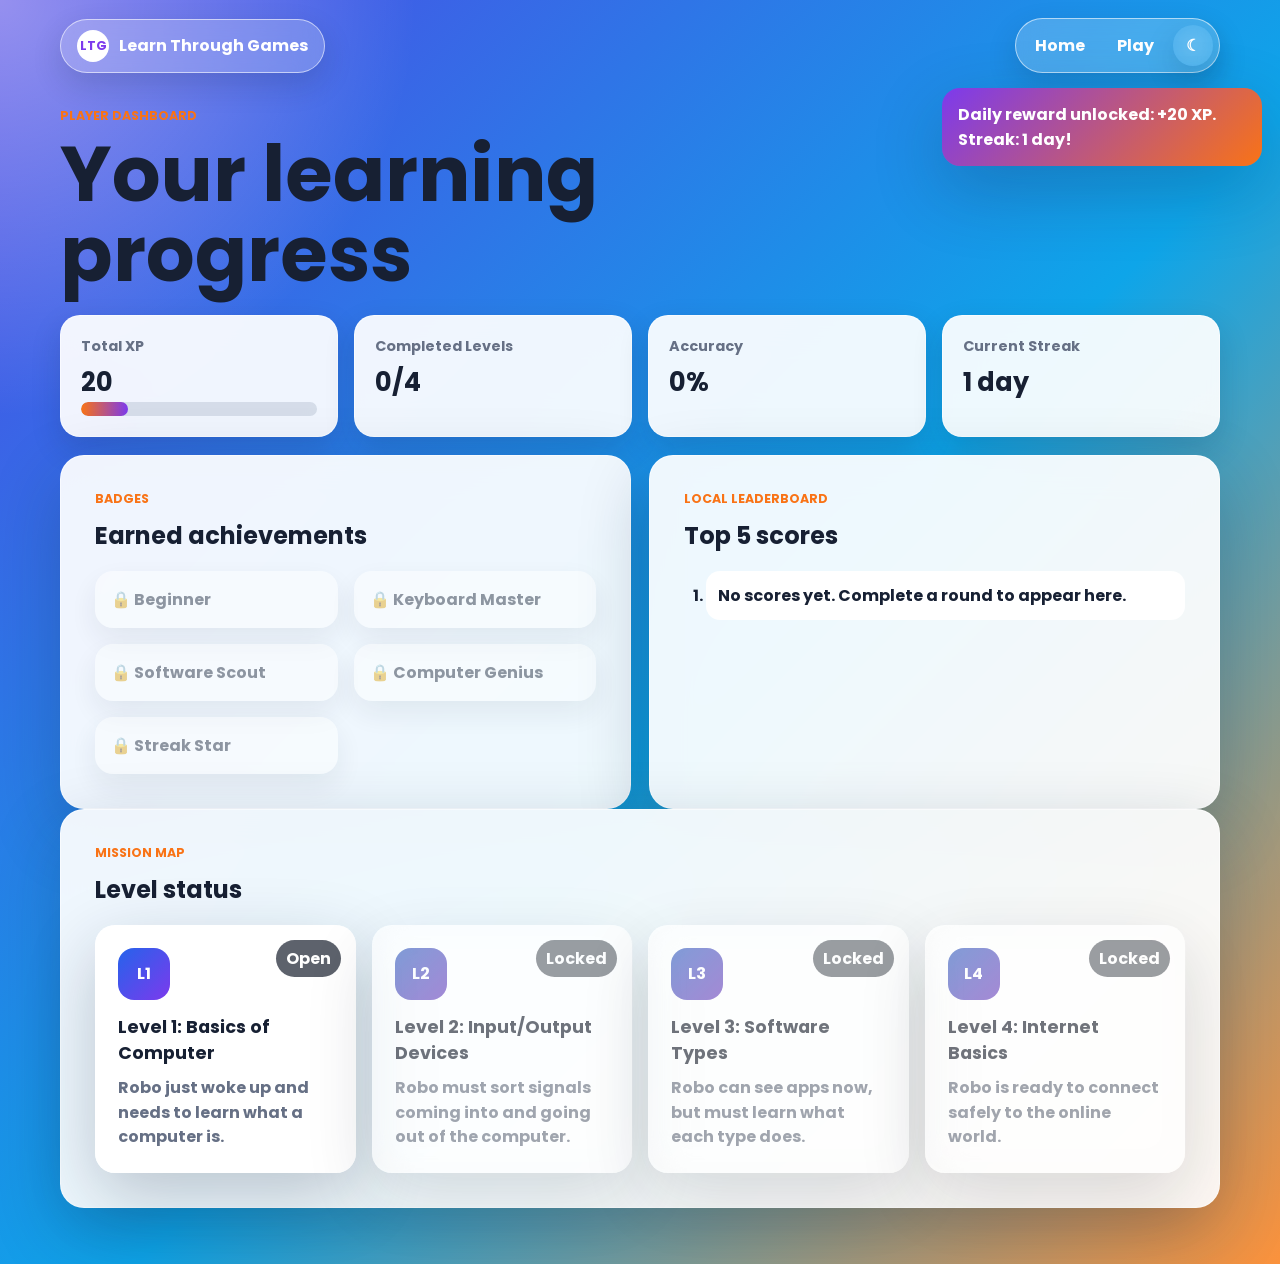
==== dashboard.html @ 934bd3aa "Transform site into gamified learning platform" ====
<!DOCTYPE html>
<html lang="en">
<head>
  <meta charset="UTF-8">
  <meta name="viewport" content="width=device-width, initial-scale=1.0">
  <title>Dashboard - Learn Through Games</title>
  <link rel="stylesheet" href="style.css">
</head>
<body data-page="dashboard">
  <div class="toast-zone" id="toastZone" aria-live="polite"></div>

  <header class="topbar">
    <a class="brand-button" href="index.html" aria-label="Learn Through Games home">
      <span class="brand-icon">LTG</span>
      <span>Learn Through Games</span>
    </a>
    <nav class="nav-actions" aria-label="Main navigation">
      <a href="index.html">Home</a>
      <a href="game.html">Play</a>
      <button class="icon-button" id="darkModeToggle" type="button" aria-label="Toggle dark mode">☾</button>
    </nav>
  </header>

  <main class="app-shell">
    <section class="section-heading">
      <p class="eyebrow">Player Dashboard</p>
      <h1>Your learning progress</h1>
    </section>

    <section class="dashboard-grid">
      <article class="dashboard-card">
        <span>Total XP</span>
        <strong id="dashXp">0</strong>
        <div class="xp-track"><div class="xp-fill" id="dashXpFill"></div></div>
      </article>
      <article class="dashboard-card">
        <span>Completed Levels</span>
        <strong id="dashLevels">0/4</strong>
      </article>
      <article class="dashboard-card">
        <span>Accuracy</span>
        <strong id="dashAccuracy">0%</strong>
      </article>
      <article class="dashboard-card">
        <span>Current Streak</span>
        <strong id="dashStreak">0 days</strong>
      </article>
    </section>

    <section class="two-column">
      <div class="panel">
        <div class="panel-title">
          <p class="eyebrow">Badges</p>
          <h2>Earned achievements</h2>
        </div>
        <div class="badge-grid" id="dashBadges"></div>
      </div>

      <div class="panel">
        <div class="panel-title">
          <p class="eyebrow">Local Leaderboard</p>
          <h2>Top 5 scores</h2>
        </div>
        <ol class="leaderboard-list" id="dashLeaderboard"></ol>
      </div>
    </section>

    <section class="panel">
      <div class="panel-title">
        <p class="eyebrow">Mission Map</p>
        <h2>Level status</h2>
      </div>
      <div class="level-grid" id="dashLevelGrid"></div>
    </section>
  </main>

  <script src="script.js"></script>
</body>
</html>
---- style.css ----
@font-face {
  font-family: "Poppins";
  src: url("assets/Poppins-Regular.ttf") format("truetype");
  font-weight: 400;
  font-style: normal;
  font-display: swap;
}

@font-face {
  font-family: "Poppins";
  src: url("assets/Poppins-Bold.ttf") format("truetype");
  font-weight: 700;
  font-style: normal;
  font-display: swap;
}

:root {
  --bg-a: #4f46e5;
  --bg-b: #0ea5e9;
  --bg-c: #fb923c;
  --ink: #172033;
  --muted: #667085;
  --panel: rgba(255, 255, 255, 0.93);
  --panel-solid: #ffffff;
  --line: rgba(255, 255, 255, 0.58);
  --blue: #2563eb;
  --purple: #7c3aed;
  --orange: #f97316;
  --green: #16a34a;
  --red: #dc2626;
  --shadow: 0 24px 70px rgba(20, 28, 56, 0.24);
  --small-shadow: 0 12px 30px rgba(20, 28, 56, 0.16);
}

body.dark {
  --ink: #f8fafc;
  --muted: #cbd5e1;
  --panel: rgba(15, 23, 42, 0.9);
  --panel-solid: #111827;
  --line: rgba(148, 163, 184, 0.28);
  background:
    radial-gradient(circle at 15% 10%, rgba(124, 58, 237, 0.45), transparent 26rem),
    linear-gradient(135deg, #020617, #172554 56%, #431407);
}

* {
  box-sizing: border-box;
}

body {
  min-height: 100vh;
  margin: 0;
  color: var(--ink);
  font-family: "Poppins", Arial, sans-serif;
  background:
    radial-gradient(circle at top left, rgba(255, 255, 255, 0.4), transparent 26rem),
    linear-gradient(135deg, var(--bg-a), var(--bg-b) 55%, var(--bg-c));
  overflow-x: hidden;
}

a {
  color: inherit;
  text-decoration: none;
}

button,
select,
input {
  font: inherit;
}

.topbar,
.app-shell {
  width: min(1160px, calc(100% - 32px));
  margin-inline: auto;
}

.topbar {
  margin-top: 18px;
  display: flex;
  align-items: center;
  justify-content: space-between;
  gap: 16px;
}

.brand-button,
.nav-actions,
.icon-button,
.ghost-button {
  border: 1px solid var(--line);
  background: rgba(255, 255, 255, 0.2);
  color: #fff;
  backdrop-filter: blur(14px);
  box-shadow: var(--small-shadow);
}

.brand-button {
  min-height: 48px;
  padding: 10px 16px;
  border-radius: 999px;
  display: inline-flex;
  align-items: center;
  gap: 10px;
  font-weight: 800;
}

.brand-icon {
  display: grid;
  width: 32px;
  height: 32px;
  place-items: center;
  border-radius: 50%;
  background: #fff;
  color: var(--purple);
  font-size: 0.78rem;
  font-weight: 900;
}

.nav-actions {
  min-height: 48px;
  padding: 6px;
  border-radius: 999px;
  display: inline-flex;
  align-items: center;
  gap: 6px;
}

.nav-actions a,
.icon-button {
  min-height: 36px;
  padding: 8px 13px;
  border: 0;
  border-radius: 999px;
  color: #fff;
  background: transparent;
  font-weight: 800;
  cursor: pointer;
}

.nav-actions a:hover,
.icon-button:hover,
.ghost-button:hover,
.primary-button:hover,
.secondary-button:hover,
.choice-button:hover,
.level-card:not(.locked):hover,
.mode-card:hover {
  transform: translateY(-2px);
}

.app-shell {
  margin-top: 34px;
  padding-bottom: 56px;
}

.hero-panel,
.panel,
.game-card,
.feature-card,
.dashboard-card,
.level-card {
  border: 1px solid var(--line);
  background: var(--panel);
  box-shadow: var(--shadow);
  backdrop-filter: blur(18px);
}

.hero-panel {
  min-height: 430px;
  padding: clamp(26px, 6vw, 58px);
  border-radius: 30px;
  display: grid;
  grid-template-columns: 1.4fr 0.8fr;
  gap: 28px;
  align-items: center;
}

.eyebrow {
  margin: 0 0 10px;
  color: var(--orange);
  font-size: 0.78rem;
  font-weight: 900;
  letter-spacing: 0;
  text-transform: uppercase;
}

h1,
h2,
h3,
p {
  overflow-wrap: anywhere;
}

h1,
h2,
h3 {
  margin: 0;
}

h1 {
  max-width: 760px;
  font-size: clamp(2.4rem, 6vw, 5rem);
  line-height: 1.04;
}

.subtitle {
  max-width: 720px;
  margin: 18px 0 0;
  color: var(--muted);
  font-size: clamp(1rem, 2vw, 1.3rem);
  font-weight: 600;
}

.hero-actions,
.summary-actions {
  margin-top: 28px;
  display: flex;
  flex-wrap: wrap;
  gap: 12px;
}

.primary-button,
.secondary-button,
.choice-button,
.mode-card,
.memory-card,
.device-item {
  border: 0;
  border-radius: 16px;
  cursor: pointer;
  transition: transform 160ms ease, box-shadow 160ms ease, filter 160ms ease;
}

.primary-button,
.secondary-button {
  min-height: 54px;
  padding: 13px 20px;
  display: inline-flex;
  align-items: center;
  justify-content: center;
  font-weight: 900;
}

.primary-button {
  color: #fff;
  background: linear-gradient(135deg, var(--blue), var(--purple));
  box-shadow: 0 14px 32px rgba(79, 70, 229, 0.32);
}

.secondary-button {
  color: var(--ink);
  background: var(--panel-solid);
  box-shadow: var(--small-shadow);
}

.ghost-button {
  min-height: 42px;
  padding: 10px 15px;
  border-radius: 999px;
  font-weight: 900;
  cursor: pointer;
}

.robot-card {
  padding: 28px;
  border-radius: 28px;
  background: linear-gradient(135deg, #ffffff, #dbeafe);
  box-shadow: var(--shadow);
  display: grid;
  gap: 22px;
  justify-items: center;
  animation: floaty 3s ease-in-out infinite;
}

body.dark .robot-card {
  background: linear-gradient(135deg, #1e293b, #312e81);
}

.robot-face {
  width: 190px;
  height: 150px;
  border: 8px solid #7c3aed;
  border-radius: 44px;
  background: #eef2ff;
  display: grid;
  grid-template-columns: 1fr 1fr;
  place-items: center;
  position: relative;
}

.robot-eye {
  width: 28px;
  height: 28px;
  border-radius: 50%;
  background: #2563eb;
}

.robot-smile {
  position: absolute;
  bottom: 30px;
  width: 54px;
  height: 22px;
  border-bottom: 7px solid #16a34a;
  border-radius: 50%;
}

.robot-body {
  width: 160px;
  min-height: 74px;
  border-radius: 22px;
  display: grid;
  place-items: center;
  color: #fff;
  background: linear-gradient(135deg, var(--orange), #facc15);
  font-weight: 900;
}

.stats-strip,
.dashboard-grid {
  display: grid;
  grid-template-columns: repeat(4, minmax(0, 1fr));
  gap: 16px;
  margin-top: 20px;
}

.stats-strip article,
.dashboard-card {
  padding: 20px;
  border-radius: 20px;
  background: var(--panel);
  box-shadow: var(--small-shadow);
}

.stats-strip span,
.dashboard-card span,
.hud-stats span,
.game-meta span {
  display: block;
  color: var(--muted);
  font-size: 0.9rem;
  font-weight: 800;
}

.stats-strip strong,
.dashboard-card strong,
.hud-stats strong {
  display: block;
  margin-top: 6px;
  font-size: 1.6rem;
  font-weight: 900;
}

.section-heading {
  margin: 34px 0 16px;
}

.section-heading h2 {
  color: #fff;
  font-size: clamp(1.8rem, 4vw, 3rem);
}

.level-grid,
.game-type-grid,
.badge-grid {
  display: grid;
  grid-template-columns: repeat(4, minmax(0, 1fr));
  gap: 16px;
}

.game-type-grid {
  grid-template-columns: repeat(3, minmax(0, 1fr));
  margin-top: 24px;
}

.level-card,
.feature-card {
  padding: 22px;
  border-radius: 20px;
  transition: transform 160ms ease, opacity 160ms ease;
}

.level-card {
  position: relative;
  overflow: hidden;
}

.level-card.locked {
  opacity: 0.62;
  filter: grayscale(0.32);
}

.level-card.completed {
  outline: 3px solid rgba(22, 163, 74, 0.45);
}

.lock-chip {
  position: absolute;
  top: 14px;
  right: 14px;
  padding: 6px 10px;
  border-radius: 999px;
  color: #fff;
  background: rgba(17, 24, 39, 0.68);
  font-weight: 900;
}

.level-card h3,
.feature-card h3 {
  margin-top: 14px;
  font-size: 1.1rem;
}

.level-card p,
.feature-card p {
  margin: 10px 0 0;
  color: var(--muted);
  line-height: 1.55;
  font-weight: 600;
}

.feature-icon,
.level-icon {
  display: inline-grid;
  min-width: 52px;
  height: 52px;
  padding: 0 12px;
  place-items: center;
  border-radius: 16px;
  color: #fff;
  background: linear-gradient(135deg, var(--blue), var(--purple));
  font-weight: 900;
}

.game-hud {
  margin-bottom: 18px;
  display: flex;
  align-items: center;
  justify-content: space-between;
  gap: 18px;
}

.game-hud h1 {
  color: #fff;
  font-size: clamp(2rem, 5vw, 4rem);
}

.hud-stats {
  display: flex;
  gap: 12px;
}

.hud-stats div {
  min-width: 112px;
  padding: 14px 16px;
  border-radius: 18px;
  background: var(--panel);
  box-shadow: var(--small-shadow);
}

.screen {
  display: none;
}

.screen.active {
  display: block;
}

.panel,
.game-card {
  padding: clamp(20px, 4vw, 34px);
  border-radius: 24px;
}

.panel-title {
  margin-bottom: 18px;
}

.story-card {
  margin-top: 18px;
  padding: 18px;
  border-radius: 20px;
  display: grid;
  grid-template-columns: auto 1fr;
  gap: 16px;
  align-items: center;
  background: linear-gradient(135deg, rgba(37, 99, 235, 0.1), rgba(249, 115, 22, 0.12));
}

.story-robot {
  display: grid;
  width: 74px;
  height: 74px;
  place-items: center;
  border-radius: 22px;
  background: var(--panel-solid);
  font-size: 2.4rem;
  box-shadow: var(--small-shadow);
}

.control-grid {
  display: grid;
  grid-template-columns: repeat(3, minmax(0, 1fr));
  gap: 14px;
  margin-top: 22px;
  align-items: end;
}

.select-field {
  display: grid;
  gap: 8px;
  color: var(--muted);
  font-weight: 900;
}

.select-field select,
.fill-input {
  width: 100%;
  min-height: 54px;
  padding: 0 14px;
  border: 2px solid rgba(37, 99, 235, 0.16);
  border-radius: 16px;
  color: var(--ink);
  background: var(--panel-solid);
  box-shadow: var(--small-shadow);
  font-weight: 800;
}

.game-meta {
  display: flex;
  justify-content: space-between;
  gap: 12px;
  margin-bottom: 14px;
  font-weight: 800;
}

.xp-track {
  height: 14px;
  overflow: hidden;
  border-radius: 999px;
  background: rgba(148, 163, 184, 0.3);
}

.xp-fill {
  width: 0%;
  height: 100%;
  border-radius: inherit;
  background: linear-gradient(90deg, var(--orange), var(--purple));
  transition: width 260ms ease;
}

.timer-pill {
  width: fit-content;
  margin: 16px 0;
  padding: 8px 14px;
  border-radius: 999px;
  color: #fff;
  background: var(--red);
  font-weight: 900;
}

.question-title {
  margin: 22px 0 18px;
  font-size: clamp(1.3rem, 4vw, 2rem);
}

.choice-grid,
.drop-zone-grid,
.memory-grid {
  display: grid;
  grid-template-columns: repeat(2, minmax(0, 1fr));
  gap: 14px;
}

.choice-button {
  min-height: 62px;
  padding: 14px 18px;
  color: var(--ink);
  background: var(--panel-solid);
  box-shadow: var(--small-shadow);
  font-weight: 900;
}

.choice-button.correct,
.memory-card.matched,
.device-item.placed {
  color: #fff;
  background: var(--green);
  animation: correct-pop 420ms ease;
}

.choice-button.wrong {
  color: #fff;
  background: var(--red);
  animation: wrong-shake 320ms ease;
}

.feedback {
  min-height: 30px;
  margin: 20px 0 0;
  color: var(--muted);
  font-weight: 900;
  line-height: 1.45;
}

.feedback.correct {
  color: var(--green);
}

.feedback.wrong {
  color: var(--red);
}

.next-button {
  margin-top: 14px;
}

.hidden {
  display: none !important;
}

.drag-layout {
  display: grid;
  grid-template-columns: 300px 1fr;
  gap: 18px;
  margin-top: 18px;
}

.item-bank,
.drop-zone {
  min-height: 250px;
  border-radius: 20px;
}

.item-bank {
  padding: 14px;
  display: grid;
  align-content: start;
  gap: 12px;
  background: rgba(37, 99, 235, 0.1);
}

.device-item {
  min-height: 56px;
  padding: 12px;
  color: var(--ink);
  background: var(--panel-solid);
  box-shadow: var(--small-shadow);
  font-weight: 900;
  user-select: none;
}

.device-item.dragging {
  opacity: 0.55;
}

.drop-zone {
  padding: 16px;
  border: 3px dashed rgba(37, 99, 235, 0.38);
  background: rgba(255, 255, 255, 0.46);
}

body.dark .drop-zone {
  background: rgba(15, 23, 42, 0.45);
}

.drop-zone.over {
  border-color: var(--orange);
  transform: translateY(-2px);
}

.memory-grid {
  grid-template-columns: repeat(4, minmax(0, 1fr));
  margin-top: 18px;
}

.memory-card {
  min-height: 88px;
  padding: 12px;
  color: #fff;
  background: linear-gradient(135deg, var(--blue), var(--purple));
  box-shadow: var(--small-shadow);
  font-weight: 900;
}

.memory-card.flipped {
  color: var(--ink);
  background: var(--panel-solid);
}

.fill-box {
  display: grid;
  gap: 14px;
  margin-top: 18px;
}

.result-card {
  text-align: center;
}

.result-icon {
  display: block;
  font-size: 4rem;
}

.two-column {
  display: grid;
  grid-template-columns: 1fr 1fr;
  gap: 18px;
  margin-top: 18px;
}

.badge-grid {
  grid-template-columns: repeat(2, minmax(0, 1fr));
}

.badge-card {
  padding: 16px;
  border-radius: 18px;
  background: var(--panel-solid);
  box-shadow: var(--small-shadow);
  font-weight: 900;
}

.badge-card.locked {
  opacity: 0.45;
}

.leaderboard-list {
  margin: 0;
  padding-left: 22px;
}

.leaderboard-list li {
  margin-bottom: 12px;
  padding: 12px;
  border-radius: 14px;
  background: var(--panel-solid);
  font-weight: 800;
}

.toast-zone {
  position: fixed;
  top: 88px;
  right: 18px;
  z-index: 40;
  display: grid;
  gap: 10px;
}

.toast {
  max-width: 320px;
  padding: 14px 16px;
  border-radius: 18px;
  color: #fff;
  background: linear-gradient(135deg, var(--purple), var(--orange));
  box-shadow: var(--shadow);
  font-weight: 900;
  animation: toast-in 260ms ease;
}

.confetti-layer {
  position: fixed;
  inset: 0;
  z-index: 30;
  pointer-events: none;
  overflow: hidden;
}

.confetti-piece {
  position: absolute;
  top: -16px;
  width: 10px;
  height: 16px;
  border-radius: 3px;
  animation: confetti-fall 980ms ease-out forwards;
}

@keyframes floaty {
  0%,
  100% {
    transform: translateY(0);
  }

  50% {
    transform: translateY(-10px);
  }
}

@keyframes correct-pop {
  0% {
    transform: scale(1);
  }

  45% {
    transform: scale(1.06);
  }

  100% {
    transform: scale(1);
  }
}

@keyframes wrong-shake {
  0%,
  100% {
    transform: translateX(0);
  }

  25% {
    transform: translateX(-8px);
  }

  75% {
    transform: translateX(8px);
  }
}

@keyframes confetti-fall {
  to {
    transform: translateY(105vh) rotate(650deg);
    opacity: 0;
  }
}

@keyframes toast-in {
  from {
    opacity: 0;
    transform: translateX(20px);
  }

  to {
    opacity: 1;
    transform: translateX(0);
  }
}

@media (max-width: 880px) {
  .hero-panel,
  .two-column,
  .drag-layout {
    grid-template-columns: 1fr;
  }

  .stats-strip,
  .dashboard-grid,
  .level-grid,
  .game-type-grid {
    grid-template-columns: repeat(2, minmax(0, 1fr));
  }

  .control-grid,
  .choice-grid,
  .drop-zone-grid {
    grid-template-columns: 1fr;
  }
}

@media (max-width: 560px) {
  .topbar {
    align-items: stretch;
    flex-direction: column;
  }

  .nav-actions {
    justify-content: center;
  }

  .app-shell,
  .topbar {
    width: min(100% - 20px, 1160px);
  }

  .hero-panel,
  .panel,
  .game-card {
    border-radius: 20px;
  }

  .stats-strip,
  .dashboard-grid,
  .level-grid,
  .game-type-grid,
  .badge-grid,
  .memory-grid {
    grid-template-columns: 1fr;
  }

  .game-hud {
    align-items: stretch;
    flex-direction: column;
  }

  .hud-stats {
    flex-direction: column;
  }

  .primary-button,
  .secondary-button,
  .choice-button {
    width: 100%;
  }
}
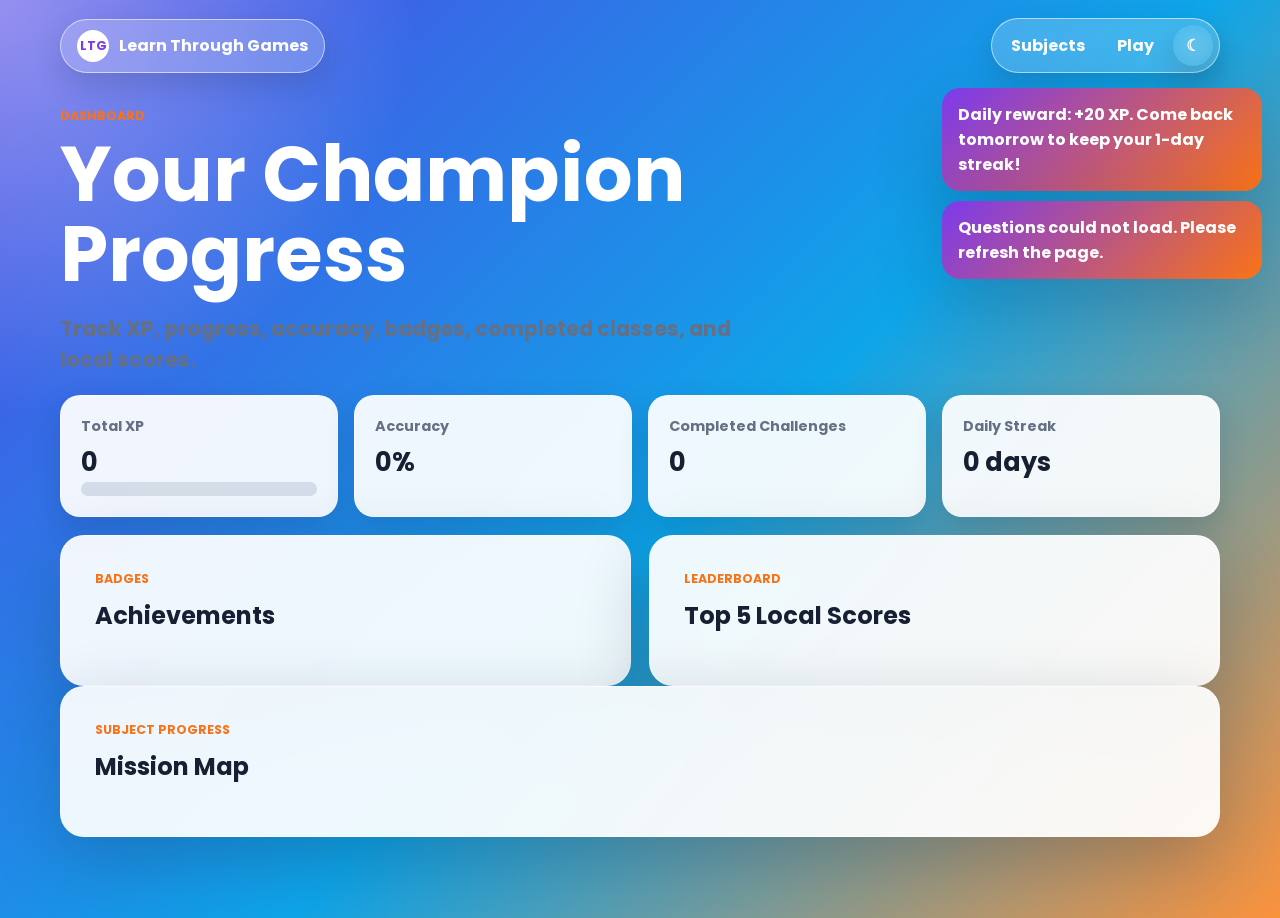
==== commit 6952f3fd: "Build multi-subject gamified learning platform" ====
--- a/dashboard.html
+++ b/dashboard.html
@@ -8,72 +8,32 @@
 </head>
 <body data-page="dashboard">
   <div class="toast-zone" id="toastZone" aria-live="polite"></div>
-
   <header class="topbar">
-    <a class="brand-button" href="index.html" aria-label="Learn Through Games home">
-      <span class="brand-icon">LTG</span>
-      <span>Learn Through Games</span>
-    </a>
-    <nav class="nav-actions" aria-label="Main navigation">
-      <a href="index.html">Home</a>
+    <a class="brand-button" href="index.html"><span class="brand-icon">LTG</span><span>Learn Through Games</span></a>
+    <nav class="nav-actions">
+      <a href="subjects.html">Subjects</a>
       <a href="game.html">Play</a>
-      <button class="icon-button" id="darkModeToggle" type="button" aria-label="Toggle dark mode">☾</button>
+      <button class="icon-button" id="darkModeToggle" type="button">☾</button>
     </nav>
   </header>
-
   <main class="app-shell">
-    <section class="section-heading">
-      <p class="eyebrow">Player Dashboard</p>
-      <h1>Your learning progress</h1>
+    <section class="section-heading hero-lite">
+      <p class="eyebrow">Dashboard</p>
+      <h1>Your Champion Progress</h1>
+      <p class="subtitle">Track XP, progress, accuracy, badges, completed classes, and local scores.</p>
     </section>
-
     <section class="dashboard-grid">
-      <article class="dashboard-card">
-        <span>Total XP</span>
-        <strong id="dashXp">0</strong>
-        <div class="xp-track"><div class="xp-fill" id="dashXpFill"></div></div>
-      </article>
-      <article class="dashboard-card">
-        <span>Completed Levels</span>
-        <strong id="dashLevels">0/4</strong>
-      </article>
-      <article class="dashboard-card">
-        <span>Accuracy</span>
-        <strong id="dashAccuracy">0%</strong>
-      </article>
-      <article class="dashboard-card">
-        <span>Current Streak</span>
-        <strong id="dashStreak">0 days</strong>
-      </article>
+      <article class="dashboard-card"><span>Total XP</span><strong id="dashXp">0</strong><div class="xp-track"><div class="xp-fill" id="dashXpFill"></div></div></article>
+      <article class="dashboard-card"><span>Accuracy</span><strong id="dashAccuracy">0%</strong></article>
+      <article class="dashboard-card"><span>Completed Challenges</span><strong id="dashCompleted">0</strong></article>
+      <article class="dashboard-card"><span>Daily Streak</span><strong id="dashStreak">0 days</strong></article>
     </section>
-
     <section class="two-column">
-      <div class="panel">
-        <div class="panel-title">
-          <p class="eyebrow">Badges</p>
-          <h2>Earned achievements</h2>
-        </div>
-        <div class="badge-grid" id="dashBadges"></div>
-      </div>
-
-      <div class="panel">
-        <div class="panel-title">
-          <p class="eyebrow">Local Leaderboard</p>
-          <h2>Top 5 scores</h2>
-        </div>
-        <ol class="leaderboard-list" id="dashLeaderboard"></ol>
-      </div>
+      <div class="panel"><div class="panel-title"><p class="eyebrow">Badges</p><h2>Achievements</h2></div><div class="badge-grid" id="dashBadges"></div></div>
+      <div class="panel"><div class="panel-title"><p class="eyebrow">Leaderboard</p><h2>Top 5 Local Scores</h2></div><ol class="leaderboard-list" id="dashLeaderboard"></ol></div>
     </section>
-
-    <section class="panel">
-      <div class="panel-title">
-        <p class="eyebrow">Mission Map</p>
-        <h2>Level status</h2>
-      </div>
-      <div class="level-grid" id="dashLevelGrid"></div>
-    </section>
+    <section class="panel"><div class="panel-title"><p class="eyebrow">Subject Progress</p><h2>Mission Map</h2></div><div class="progress-list" id="subjectProgress"></div></section>
   </main>
-
   <script src="script.js"></script>
 </body>
 </html>
--- a/style.css
+++ b/style.css
@@ -360,6 +360,8 @@
 }
 
 .level-grid,
+.subject-grid,
+.class-grid,
 .game-type-grid,
 .badge-grid {
   display: grid;
@@ -373,18 +375,23 @@
 }
 
 .level-card,
+.subject-card,
+.class-card,
 .feature-card {
   padding: 22px;
   border-radius: 20px;
   transition: transform 160ms ease, opacity 160ms ease;
 }
 
-.level-card {
+.level-card,
+.subject-card,
+.class-card {
   position: relative;
   overflow: hidden;
 }
 
-.level-card.locked {
+.level-card.locked,
+.challenge-button.locked {
   opacity: 0.62;
   filter: grayscale(0.32);
 }
@@ -405,12 +412,16 @@
 }
 
 .level-card h3,
+.subject-card h3,
+.class-card h3,
 .feature-card h3 {
   margin-top: 14px;
   font-size: 1.1rem;
 }
 
 .level-card p,
+.subject-card p,
+.class-card p,
 .feature-card p {
   margin: 10px 0 0;
   color: var(--muted);
@@ -419,7 +430,8 @@
 }
 
 .feature-icon,
-.level-icon {
+.level-icon,
+.subject-icon {
   display: inline-grid;
   min-width: 52px;
   height: 52px;
@@ -431,6 +443,96 @@
   font-weight: 900;
 }
 
+.hero-lite h1 {
+  color: #fff;
+}
+
+.champion-hero {
+  grid-template-columns: 1.25fr 0.75fr;
+}
+
+.champion-card {
+  padding: 28px;
+  border-radius: 28px;
+  background: linear-gradient(135deg, #fff, #fef3c7);
+  box-shadow: var(--shadow);
+  text-align: center;
+}
+
+body.dark .champion-card {
+  background: linear-gradient(135deg, #111827, #312e81);
+}
+
+.trophy-orb {
+  width: 150px;
+  height: 150px;
+  margin: 0 auto 18px;
+  display: grid;
+  place-items: center;
+  border-radius: 50%;
+  background: linear-gradient(135deg, #facc15, #f97316);
+  font-size: 4.4rem;
+  animation: floaty 3s ease-in-out infinite;
+}
+
+.subject-card,
+.class-card {
+  border: 1px solid var(--line);
+  background: var(--panel);
+  box-shadow: var(--shadow);
+}
+
+.subject-card .primary-button {
+  margin-top: 18px;
+}
+
+.challenge-row {
+  display: grid;
+  grid-template-columns: repeat(3, minmax(0, 1fr));
+  gap: 10px;
+  margin-top: 18px;
+}
+
+.challenge-button {
+  min-height: 50px;
+  padding: 10px 12px;
+  border: 0;
+  border-radius: 14px;
+  display: inline-flex;
+  align-items: center;
+  justify-content: center;
+  color: #fff;
+  background: linear-gradient(135deg, var(--blue), var(--purple));
+  font-weight: 900;
+  cursor: pointer;
+}
+
+.challenge-button.completed {
+  background: var(--green);
+}
+
+.challenge-button.locked {
+  cursor: not-allowed;
+  background: #64748b;
+}
+
+.progress-list {
+  display: grid;
+  gap: 12px;
+}
+
+.progress-row {
+  padding: 14px;
+  border-radius: 16px;
+  background: var(--panel-solid);
+  box-shadow: var(--small-shadow);
+}
+
+.progress-row strong {
+  display: block;
+  margin-bottom: 8px;
+}
+
 .game-hud {
   margin-bottom: 18px;
   display: flex;
@@ -486,7 +588,7 @@
   background: linear-gradient(135deg, rgba(37, 99, 235, 0.1), rgba(249, 115, 22, 0.12));
 }
 
-.story-robot {
+.story-icon {
   display: grid;
   width: 74px;
   height: 74px;
@@ -565,7 +667,8 @@
 
 .choice-grid,
 .drop-zone-grid,
-.memory-grid {
+.memory-grid,
+.picture-choice-grid {
   display: grid;
   grid-template-columns: repeat(2, minmax(0, 1fr));
   gap: 14px;
@@ -685,6 +788,27 @@
 .memory-card.flipped {
   color: var(--ink);
   background: var(--panel-solid);
+}
+
+.picture-display {
+  width: min(220px, 70vw);
+  height: min(220px, 70vw);
+  margin: 20px auto;
+  display: grid;
+  place-items: center;
+  border-radius: 30px;
+  background: linear-gradient(135deg, #ffffff, #dbeafe);
+  box-shadow: inset 0 0 0 8px rgba(37, 99, 235, 0.08), var(--small-shadow);
+}
+
+body.dark .picture-display {
+  background: linear-gradient(135deg, #0f172a, #312e81);
+}
+
+.picture-display img {
+  width: 74%;
+  height: 74%;
+  object-fit: contain;
 }
 
 .fill-box {
@@ -844,6 +968,8 @@
   .stats-strip,
   .dashboard-grid,
   .level-grid,
+  .subject-grid,
+  .class-grid,
   .game-type-grid {
     grid-template-columns: repeat(2, minmax(0, 1fr));
   }
@@ -879,6 +1005,8 @@
   .stats-strip,
   .dashboard-grid,
   .level-grid,
+  .subject-grid,
+  .class-grid,
   .game-type-grid,
   .badge-grid,
   .memory-grid {
